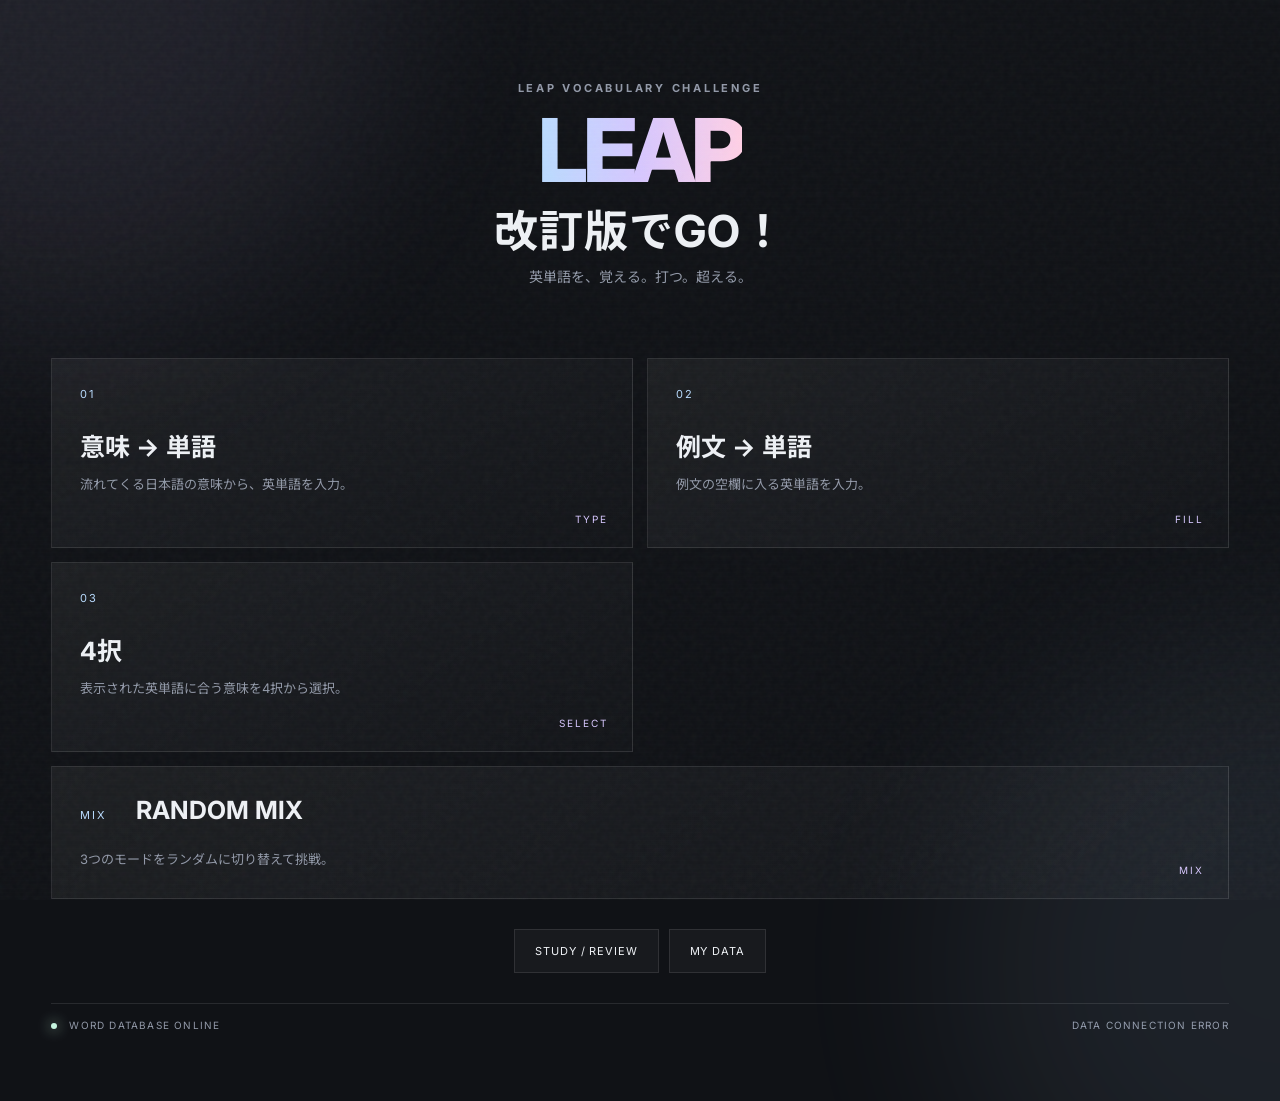
==== index.html @ da8f4886 "Add files via upload" ====
<!doctype html>
<html lang="ja">
<head>
  <meta charset="UTF-8">
  <meta name="viewport" content="width=device-width, initial-scale=1.0">
  <meta name="theme-color" content="#111318">
  <title>LEAP改訂版でGO！</title>
  <link rel="stylesheet" href="css/style.css">
</head>
<body class="page-home">
  <div class="noise"></div>
  <div class="scanlines"></div>
  <div class="ambient ambient-a"></div>
  <div class="ambient ambient-b"></div>
  <main class="home">
    <header class="brand">
      <p class="eyebrow">LEAP VOCABULARY CHALLENGE</p>
      <h1><span>LEAP</span><strong>改訂版でGO！</strong></h1>
      <p class="subtitle">英単語を、覚える。打つ。超える。</p>
    </header>

    <section class="mode-grid" aria-label="ゲームモード">
      <a class="mode-card" href="game.html?mode=meaning">
        <span class="mode-no">01</span>
        <span class="mode-title">意味 → 単語</span>
        <span class="mode-desc">流れてくる日本語の意味から、英単語を入力。</span>
        <span class="mode-key">TYPE</span>
      </a>
      <a class="mode-card" href="game.html?mode=example">
        <span class="mode-no">02</span>
        <span class="mode-title">例文 → 単語</span>
        <span class="mode-desc">例文の空欄に入る英単語を入力。</span>
        <span class="mode-key">FILL</span>
      </a>
      <a class="mode-card" href="game.html?mode=choice">
        <span class="mode-no">03</span>
        <span class="mode-title">4択</span>
        <span class="mode-desc">表示された英単語に合う意味を4択から選択。</span>
        <span class="mode-key">SELECT</span>
      </a>
      <a class="mode-card mode-card-mix" href="game.html?mode=mix">
        <span class="mode-no">MIX</span>
        <span class="mode-title">RANDOM MIX</span>
        <span class="mode-desc">3つのモードをランダムに切り替えて挑戦。</span>
        <span class="mode-key">MIX</span>
      </a>
    </section>

    <section class="quick-actions">
      <a href="study.html" class="ghost-button">STUDY / REVIEW</a>
      <a href="result.html" class="ghost-button">MY DATA</a>
    </section>
    <footer class="status-bar">
      <span><i class="status-dot"></i> WORD DATABASE ONLINE</span>
      <span id="wordCount">LOADING DATA...</span>
    </footer>
  </main>
  <script type="module" src="js/app.js"></script>
</body>
</html>
---- css/style.css ----
@import url('https://fonts.googleapis.com/css2?family=Inter:wght@400;500;600;700;800&family=Noto+Sans+JP:wght@400;500;700;900&display=swap');
:root{--bg:#101216;--panel:#171a20;--panel2:#1d2128;--text:#eef1f5;--muted:#9299a8;--line:rgba(255,255,255,.1);--blue:#b9dcff;--lav:#d7c7ff;--mint:#c5f4df;--pink:#ffd0e5;--yellow:#f7e7b7;--cyan:#c6eff3}
*{box-sizing:border-box}html,body{margin:0;min-height:100%;background:var(--bg);color:var(--text);font-family:Inter,'Noto Sans JP',sans-serif}body{overflow-x:hidden}a{color:inherit;text-decoration:none}button,input{font:inherit}.noise{position:fixed;inset:0;pointer-events:none;opacity:.035;z-index:50;background-image:url("data:image/svg+xml,%3Csvg viewBox='0 0 180 180' xmlns='http://www.w3.org/2000/svg'%3E%3Cfilter id='n'%3E%3CfeTurbulence type='fractalNoise' baseFrequency='.8' numOctaves='3' stitchTiles='stitch'/%3E%3C/filter%3E%3Crect width='100%25' height='100%25' filter='url(%23n)'/%3E%3C/svg%3E")}.scanlines{position:fixed;inset:0;pointer-events:none;z-index:49;opacity:.05;background:repeating-linear-gradient(0deg,transparent 0,transparent 3px,#fff 4px);mix-blend-mode:overlay}.ambient{position:fixed;width:50vw;height:50vw;border-radius:50%;filter:blur(100px);opacity:.08;pointer-events:none}.ambient-a{background:var(--lav);top:-25vw;left:-20vw}.ambient-b{background:var(--blue);right:-25vw;bottom:-30vw}.home,.content-page{width:min(1180px,92vw);margin:auto}.home{min-height:100vh;display:flex;flex-direction:column;justify-content:center;padding:70px 0}.brand{text-align:center;margin-bottom:58px}.eyebrow{font-size:11px;letter-spacing:.25em;color:var(--muted);font-weight:700}.brand h1{margin:14px 0 12px;font-size:clamp(42px,7vw,88px);letter-spacing:-.06em;line-height:.95}.brand h1 span{font-weight:800;background:linear-gradient(90deg,var(--blue),var(--lav),var(--pink));-webkit-background-clip:text;color:transparent}.brand h1 strong{display:block;font-size:.5em;letter-spacing:.02em;font-weight:700;margin-top:18px}.subtitle{color:var(--muted);font-size:14px}.mode-grid{display:grid;grid-template-columns:repeat(2,1fr);gap:14px}.mode-card{position:relative;min-height:190px;padding:28px;border:1px solid var(--line);background:linear-gradient(145deg,rgba(255,255,255,.055),rgba(255,255,255,.015));overflow:hidden;transition:.35s ease}.mode-card:before{content:"";position:absolute;inset:-2px;background:radial-gradient(circle at 0 0,rgba(185,220,255,.16),transparent 40%);opacity:0;transition:.35s}.mode-card:hover{transform:translateY(-5px);border-color:rgba(185,220,255,.35);box-shadow:0 20px 60px rgba(0,0,0,.3)}.mode-card:hover:before{opacity:1}.mode-no{display:block;font-size:11px;letter-spacing:.18em;color:var(--blue);margin-bottom:26px}.mode-title{display:block;font-size:25px;font-weight:700;margin-bottom:10px}.mode-desc{display:block;color:var(--muted);font-size:13px;line-height:1.7;max-width:420px}.mode-key{position:absolute;right:24px;bottom:22px;font-size:10px;letter-spacing:.2em;color:var(--lav)}.mode-card-mix{grid-column:1/-1;min-height:120px}.mode-card-mix .mode-no{display:inline-block;margin-right:25px}.mode-card-mix .mode-title{display:inline}.quick-actions{display:flex;gap:10px;justify-content:center;margin:30px 0}.ghost-button,.primary-button,.icon-button{display:inline-flex;align-items:center;justify-content:center;min-height:44px;padding:0 20px;border:1px solid var(--line);background:rgba(255,255,255,.035);color:var(--text);cursor:pointer;letter-spacing:.08em;font-size:11px;transition:.25s}.ghost-button:hover,.icon-button:hover{background:rgba(255,255,255,.08);border-color:rgba(255,255,255,.22)}.primary-button{background:linear-gradient(90deg,rgba(185,220,255,.2),rgba(215,199,255,.18));border-color:rgba(185,220,255,.4)}.status-bar{display:flex;justify-content:space-between;border-top:1px solid var(--line);padding-top:15px;color:var(--muted);font-size:10px;letter-spacing:.12em}.status-dot{display:inline-block;width:6px;height:6px;border-radius:50%;background:var(--mint);box-shadow:0 0 14px var(--mint);margin-right:8px}.sub-header{display:flex;justify-content:space-between;align-items:center;padding:28px 0;border-bottom:1px solid var(--line)}.mini-logo{font-weight:800;letter-spacing:-.02em}.mini-logo span{font-weight:500;color:var(--muted);margin-left:8px}.page-heading,.result-hero{padding:80px 0 35px}.page-heading h1,.result-hero h1{font-size:clamp(42px,7vw,76px);margin:12px 0;letter-spacing:-.06em}.page-heading p{color:var(--muted)}.study-tools{display:flex;gap:10px;margin-bottom:24px}.text-input{width:100%;background:#0c0e12;border:1px solid var(--line);color:var(--text);padding:15px 16px;outline:none}.text-input:focus{border-color:rgba(185,220,255,.45)}.word-list{display:grid;grid-template-columns:repeat(2,1fr);gap:12px}.word-card{border:1px solid var(--line);background:var(--panel);padding:24px}.word-card h2{margin:0 0 8px;font-size:24px}.meaning{color:var(--blue);font-weight:600}.example{margin-top:18px;color:#d9dce2;line-height:1.7}.example-meaning{color:var(--muted);font-size:13px}.point{margin-top:18px;padding:13px;border-left:2px solid var(--lav);background:rgba(215,199,255,.05);color:#d8d0e8;font-size:13px}.result-hero{padding-bottom:25px}.data-grid{display:grid;grid-template-columns:repeat(4,1fr);gap:12px;margin-bottom:55px}.data-card{padding:25px;border:1px solid var(--line);background:var(--panel)}.data-card small{display:block;color:var(--muted);font-size:10px;letter-spacing:.14em}.data-card strong{display:block;font-size:34px;margin-top:12px}.section-title{display:flex;justify-content:space-between;border-bottom:1px solid var(--line);padding-bottom:12px;margin-bottom:12px;color:var(--muted);font-size:11px;letter-spacing:.15em}.weak-list{display:grid;gap:8px}.weak-item{display:flex;justify-content:space-between;padding:15px 18px;background:var(--panel);border:1px solid var(--line)}@media(max-width:700px){.home{padding:45px 0}.mode-grid,.word-list{grid-template-columns:1fr}.mode-card-mix{grid-column:auto}.data-grid{grid-template-columns:repeat(2,1fr)}.quick-actions{flex-direction:column}.status-bar{gap:10px;flex-direction:column}.page-heading,.result-hero{padding-top:50px}}
@media(prefers-reduced-motion:reduce){*{scroll-behavior:auto!important;transition:none!important;animation:none!important}}
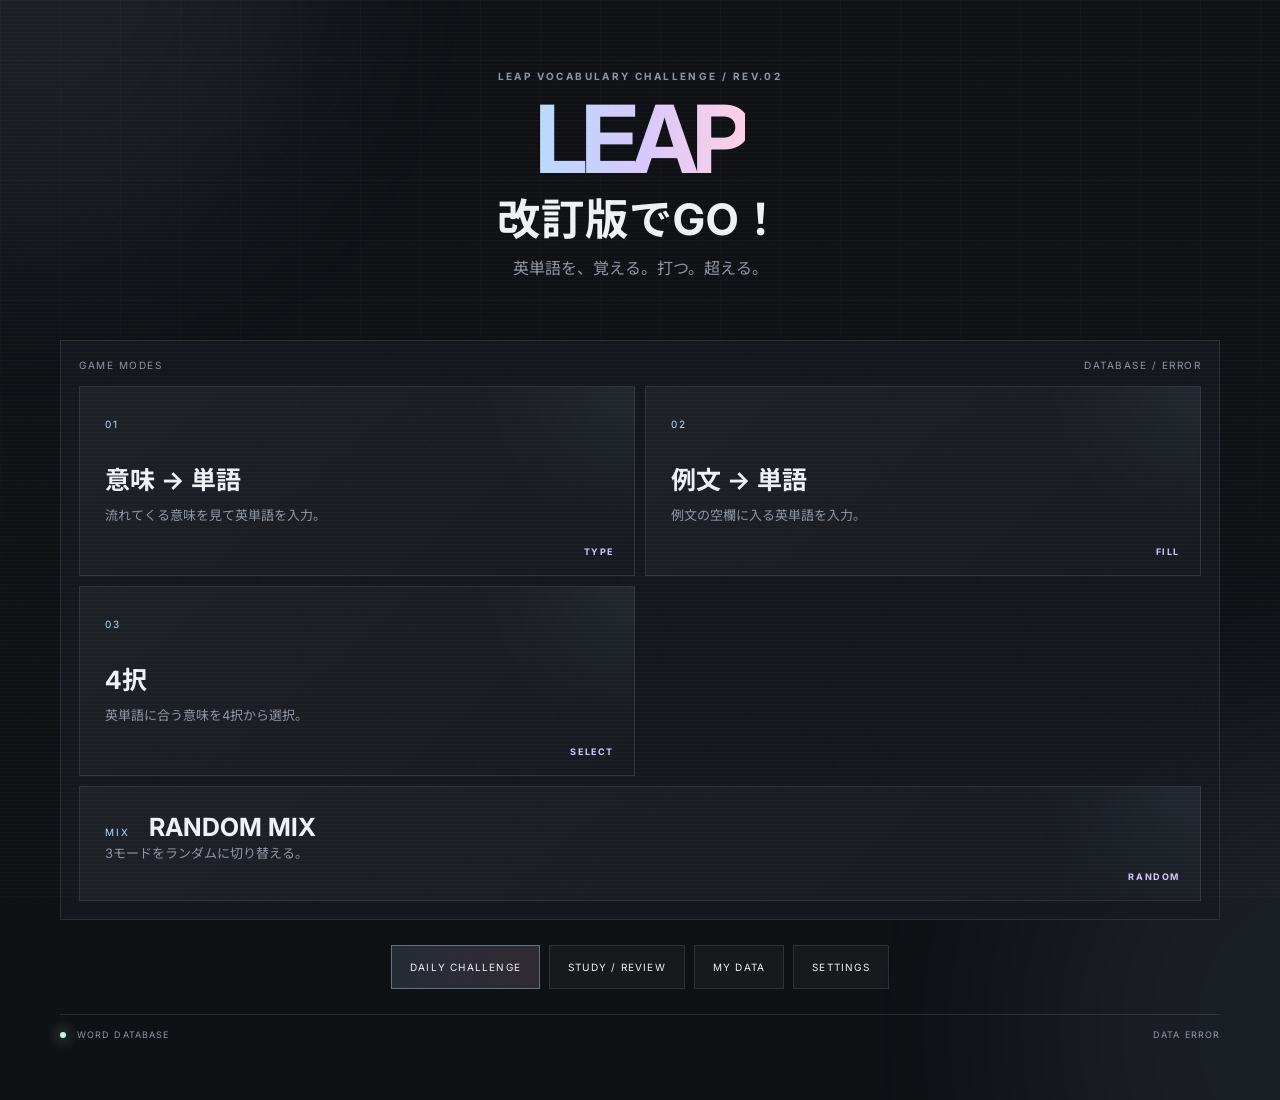
==== commit d8dd337b: "Add files via upload" ====
--- a/index.html
+++ b/index.html
@@ -1,60 +1 @@
-<!doctype html>
-<html lang="ja">
-<head>
-  <meta charset="UTF-8">
-  <meta name="viewport" content="width=device-width, initial-scale=1.0">
-  <meta name="theme-color" content="#111318">
-  <title>LEAP改訂版でGO！</title>
-  <link rel="stylesheet" href="css/style.css">
-</head>
-<body class="page-home">
-  <div class="noise"></div>
-  <div class="scanlines"></div>
-  <div class="ambient ambient-a"></div>
-  <div class="ambient ambient-b"></div>
-  <main class="home">
-    <header class="brand">
-      <p class="eyebrow">LEAP VOCABULARY CHALLENGE</p>
-      <h1><span>LEAP</span><strong>改訂版でGO！</strong></h1>
-      <p class="subtitle">英単語を、覚える。打つ。超える。</p>
-    </header>
-
-    <section class="mode-grid" aria-label="ゲームモード">
-      <a class="mode-card" href="game.html?mode=meaning">
-        <span class="mode-no">01</span>
-        <span class="mode-title">意味 → 単語</span>
-        <span class="mode-desc">流れてくる日本語の意味から、英単語を入力。</span>
-        <span class="mode-key">TYPE</span>
-      </a>
-      <a class="mode-card" href="game.html?mode=example">
-        <span class="mode-no">02</span>
-        <span class="mode-title">例文 → 単語</span>
-        <span class="mode-desc">例文の空欄に入る英単語を入力。</span>
-        <span class="mode-key">FILL</span>
-      </a>
-      <a class="mode-card" href="game.html?mode=choice">
-        <span class="mode-no">03</span>
-        <span class="mode-title">4択</span>
-        <span class="mode-desc">表示された英単語に合う意味を4択から選択。</span>
-        <span class="mode-key">SELECT</span>
-      </a>
-      <a class="mode-card mode-card-mix" href="game.html?mode=mix">
-        <span class="mode-no">MIX</span>
-        <span class="mode-title">RANDOM MIX</span>
-        <span class="mode-desc">3つのモードをランダムに切り替えて挑戦。</span>
-        <span class="mode-key">MIX</span>
-      </a>
-    </section>
-
-    <section class="quick-actions">
-      <a href="study.html" class="ghost-button">STUDY / REVIEW</a>
-      <a href="result.html" class="ghost-button">MY DATA</a>
-    </section>
-    <footer class="status-bar">
-      <span><i class="status-dot"></i> WORD DATABASE ONLINE</span>
-      <span id="wordCount">LOADING DATA...</span>
-    </footer>
-  </main>
-  <script type="module" src="js/app.js"></script>
-</body>
-</html>+<!doctype html><html lang="ja"><head><meta charset="UTF-8"><meta name="viewport" content="width=device-width,initial-scale=1"><meta name="theme-color" content="#101216"><title>LEAP改訂版でGO！</title><link rel="stylesheet" href="css/style.css"></head><body class="home-page"><div class="bg-grid"></div><div class="noise"></div><div class="scanlines"></div><div class="orb orb1"></div><div class="orb orb2"></div><main class="home"><header class="hero"><p class="eyebrow">LEAP VOCABULARY CHALLENGE / REV.02</p><h1><span>LEAP</span><b>改訂版でGO！</b></h1><p>英単語を、覚える。打つ。超える。</p></header><section class="menu-panel"><div class="panel-head"><span>GAME MODES</span><span id="dbStatus">DATABASE / CONNECTING</span></div><div class="modes"><a href="game.html?mode=meaning" class="mode-card c1"><i>01</i><h2>意味 → 単語</h2><p>流れてくる意味を見て英単語を入力。</p><strong>TYPE</strong></a><a href="game.html?mode=example" class="mode-card c2"><i>02</i><h2>例文 → 単語</h2><p>例文の空欄に入る英単語を入力。</p><strong>FILL</strong></a><a href="game.html?mode=choice" class="mode-card c3"><i>03</i><h2>4択</h2><p>英単語に合う意味を4択から選択。</p><strong>SELECT</strong></a><a href="game.html?mode=mix" class="mode-card mix"><i>MIX</i><h2>RANDOM MIX</h2><p>3モードをランダムに切り替える。</p><strong>RANDOM</strong></a></div></section><div class="home-actions"><a href="game.html?mode=daily" class="action primary">DAILY CHALLENGE</a><a href="study.html" class="action">STUDY / REVIEW</a><a href="result.html" class="action">MY DATA</a><button id="settingsBtn" class="action">SETTINGS</button></div><footer><span><em></em> WORD DATABASE</span><span id="wordCount">CHECKING...</span></footer></main><div id="settingsModal" class="modal hidden"><div class="modal-box"><button class="close" id="closeSettings">×</button><p class="eyebrow">GAME SETTINGS</p><h2>SETTINGS</h2><label>SOUND <select id="soundSetting"><option value="on">ON</option><option value="off">OFF</option></select></label><label>ANIMATION <select id="motionSetting"><option value="high">HIGH</option><option value="low">LOW</option></select></label><label>QUESTION COUNT <select id="countSetting"><option>10</option><option>20</option><option>50</option></select></label><button id="saveSettings" class="action primary">SAVE</button></div></div><script type="module" src="js/app.js"></script></body></html>
--- a/css/style.css
+++ b/css/style.css
@@ -1,4 +1 @@
-@import url('https://fonts.googleapis.com/css2?family=Inter:wght@400;500;600;700;800&family=Noto+Sans+JP:wght@400;500;700;900&display=swap');
-:root{--bg:#101216;--panel:#171a20;--panel2:#1d2128;--text:#eef1f5;--muted:#9299a8;--line:rgba(255,255,255,.1);--blue:#b9dcff;--lav:#d7c7ff;--mint:#c5f4df;--pink:#ffd0e5;--yellow:#f7e7b7;--cyan:#c6eff3}
-*{box-sizing:border-box}html,body{margin:0;min-height:100%;background:var(--bg);color:var(--text);font-family:Inter,'Noto Sans JP',sans-serif}body{overflow-x:hidden}a{color:inherit;text-decoration:none}button,input{font:inherit}.noise{position:fixed;inset:0;pointer-events:none;opacity:.035;z-index:50;background-image:url("data:image/svg+xml,%3Csvg viewBox='0 0 180 180' xmlns='http://www.w3.org/2000/svg'%3E%3Cfilter id='n'%3E%3CfeTurbulence type='fractalNoise' baseFrequency='.8' numOctaves='3' stitchTiles='stitch'/%3E%3C/filter%3E%3Crect width='100%25' height='100%25' filter='url(%23n)'/%3E%3C/svg%3E")}.scanlines{position:fixed;inset:0;pointer-events:none;z-index:49;opacity:.05;background:repeating-linear-gradient(0deg,transparent 0,transparent 3px,#fff 4px);mix-blend-mode:overlay}.ambient{position:fixed;width:50vw;height:50vw;border-radius:50%;filter:blur(100px);opacity:.08;pointer-events:none}.ambient-a{background:var(--lav);top:-25vw;left:-20vw}.ambient-b{background:var(--blue);right:-25vw;bottom:-30vw}.home,.content-page{width:min(1180px,92vw);margin:auto}.home{min-height:100vh;display:flex;flex-direction:column;justify-content:center;padding:70px 0}.brand{text-align:center;margin-bottom:58px}.eyebrow{font-size:11px;letter-spacing:.25em;color:var(--muted);font-weight:700}.brand h1{margin:14px 0 12px;font-size:clamp(42px,7vw,88px);letter-spacing:-.06em;line-height:.95}.brand h1 span{font-weight:800;background:linear-gradient(90deg,var(--blue),var(--lav),var(--pink));-webkit-background-clip:text;color:transparent}.brand h1 strong{display:block;font-size:.5em;letter-spacing:.02em;font-weight:700;margin-top:18px}.subtitle{color:var(--muted);font-size:14px}.mode-grid{display:grid;grid-template-columns:repeat(2,1fr);gap:14px}.mode-card{position:relative;min-height:190px;padding:28px;border:1px solid var(--line);background:linear-gradient(145deg,rgba(255,255,255,.055),rgba(255,255,255,.015));overflow:hidden;transition:.35s ease}.mode-card:before{content:"";position:absolute;inset:-2px;background:radial-gradient(circle at 0 0,rgba(185,220,255,.16),transparent 40%);opacity:0;transition:.35s}.mode-card:hover{transform:translateY(-5px);border-color:rgba(185,220,255,.35);box-shadow:0 20px 60px rgba(0,0,0,.3)}.mode-card:hover:before{opacity:1}.mode-no{display:block;font-size:11px;letter-spacing:.18em;color:var(--blue);margin-bottom:26px}.mode-title{display:block;font-size:25px;font-weight:700;margin-bottom:10px}.mode-desc{display:block;color:var(--muted);font-size:13px;line-height:1.7;max-width:420px}.mode-key{position:absolute;right:24px;bottom:22px;font-size:10px;letter-spacing:.2em;color:var(--lav)}.mode-card-mix{grid-column:1/-1;min-height:120px}.mode-card-mix .mode-no{display:inline-block;margin-right:25px}.mode-card-mix .mode-title{display:inline}.quick-actions{display:flex;gap:10px;justify-content:center;margin:30px 0}.ghost-button,.primary-button,.icon-button{display:inline-flex;align-items:center;justify-content:center;min-height:44px;padding:0 20px;border:1px solid var(--line);background:rgba(255,255,255,.035);color:var(--text);cursor:pointer;letter-spacing:.08em;font-size:11px;transition:.25s}.ghost-button:hover,.icon-button:hover{background:rgba(255,255,255,.08);border-color:rgba(255,255,255,.22)}.primary-button{background:linear-gradient(90deg,rgba(185,220,255,.2),rgba(215,199,255,.18));border-color:rgba(185,220,255,.4)}.status-bar{display:flex;justify-content:space-between;border-top:1px solid var(--line);padding-top:15px;color:var(--muted);font-size:10px;letter-spacing:.12em}.status-dot{display:inline-block;width:6px;height:6px;border-radius:50%;background:var(--mint);box-shadow:0 0 14px var(--mint);margin-right:8px}.sub-header{display:flex;justify-content:space-between;align-items:center;padding:28px 0;border-bottom:1px solid var(--line)}.mini-logo{font-weight:800;letter-spacing:-.02em}.mini-logo span{font-weight:500;color:var(--muted);margin-left:8px}.page-heading,.result-hero{padding:80px 0 35px}.page-heading h1,.result-hero h1{font-size:clamp(42px,7vw,76px);margin:12px 0;letter-spacing:-.06em}.page-heading p{color:var(--muted)}.study-tools{display:flex;gap:10px;margin-bottom:24px}.text-input{width:100%;background:#0c0e12;border:1px solid var(--line);color:var(--text);padding:15px 16px;outline:none}.text-input:focus{border-color:rgba(185,220,255,.45)}.word-list{display:grid;grid-template-columns:repeat(2,1fr);gap:12px}.word-card{border:1px solid var(--line);background:var(--panel);padding:24px}.word-card h2{margin:0 0 8px;font-size:24px}.meaning{color:var(--blue);font-weight:600}.example{margin-top:18px;color:#d9dce2;line-height:1.7}.example-meaning{color:var(--muted);font-size:13px}.point{margin-top:18px;padding:13px;border-left:2px solid var(--lav);background:rgba(215,199,255,.05);color:#d8d0e8;font-size:13px}.result-hero{padding-bottom:25px}.data-grid{display:grid;grid-template-columns:repeat(4,1fr);gap:12px;margin-bottom:55px}.data-card{padding:25px;border:1px solid var(--line);background:var(--panel)}.data-card small{display:block;color:var(--muted);font-size:10px;letter-spacing:.14em}.data-card strong{display:block;font-size:34px;margin-top:12px}.section-title{display:flex;justify-content:space-between;border-bottom:1px solid var(--line);padding-bottom:12px;margin-bottom:12px;color:var(--muted);font-size:11px;letter-spacing:.15em}.weak-list{display:grid;gap:8px}.weak-item{display:flex;justify-content:space-between;padding:15px 18px;background:var(--panel);border:1px solid var(--line)}@media(max-width:700px){.home{padding:45px 0}.mode-grid,.word-list{grid-template-columns:1fr}.mode-card-mix{grid-column:auto}.data-grid{grid-template-columns:repeat(2,1fr)}.quick-actions{flex-direction:column}.status-bar{gap:10px;flex-direction:column}.page-heading,.result-hero{padding-top:50px}}
-@media(prefers-reduced-motion:reduce){*{scroll-behavior:auto!important;transition:none!important;animation:none!important}}+@import url('https://fonts.googleapis.com/css2?family=Inter:wght@400;500;600;700;800;900&family=Noto+Sans+JP:wght@400;500;700;900&display=swap');:root{--bg:#0f1115;--p:#171a20;--p2:#1c2027;--line:rgba(255,255,255,.105);--text:#f0f2f5;--muted:#8e96a5;--blue:#b9dcff;--lav:#d8c9ff;--mint:#c8f5e0;--pink:#ffd1e5;--yellow:#f5e7bb;--cyan:#c8eff4}*{box-sizing:border-box}html,body{margin:0;background:var(--bg);color:var(--text);font-family:Inter,'Noto Sans JP',sans-serif}body{min-height:100vh}.bg-grid{position:fixed;inset:0;pointer-events:none;background-image:linear-gradient(rgba(255,255,255,.025) 1px,transparent 1px),linear-gradient(90deg,rgba(255,255,255,.025) 1px,transparent 1px);background-size:60px 60px;mask-image:linear-gradient(to bottom,black,transparent)}.noise{position:fixed;inset:0;pointer-events:none;z-index:80;opacity:.035;background-image:url("data:image/svg+xml,%3Csvg xmlns='http://www.w3.org/2000/svg' width='180' height='180'%3E%3Cfilter id='n'%3E%3CfeTurbulence baseFrequency='.75' numOctaves='3'/%3E%3C/filter%3E%3Crect width='100%25' height='100%25' filter='url(%23n)'/%3E%3C/svg%3E")}.scanlines{position:fixed;inset:0;z-index:79;pointer-events:none;opacity:.045;background:repeating-linear-gradient(0deg,transparent 0 3px,#fff 4px)}.orb{position:fixed;border-radius:50%;filter:blur(100px);opacity:.07;pointer-events:none}.orb1{width:45vw;height:45vw;background:var(--lav);left:-20vw;top:-25vw}.orb2{width:50vw;height:50vw;background:var(--blue);right:-30vw;bottom:-35vw}a{text-decoration:none;color:inherit}button,input,select{font:inherit}.home,.content{width:min(1160px,92vw);margin:auto}.home{min-height:100vh;display:flex;flex-direction:column;justify-content:center;padding:60px 0}.hero{text-align:center;margin-bottom:45px}.eyebrow{font-size:10px;letter-spacing:.24em;color:var(--muted);font-weight:700}.hero h1{margin:15px 0;font-size:clamp(48px,8vw,94px);line-height:.9;letter-spacing:-.065em}.hero h1 span{background:linear-gradient(90deg,var(--blue),var(--lav),var(--pink));background-clip:text;-webkit-background-clip:text;color:transparent}.hero h1 b{display:block;font-size:.46em;letter-spacing:.02em;margin-top:18px}.hero p:last-child{color:var(--muted)}.menu-panel{border:1px solid var(--line);background:rgba(23,26,32,.78);backdrop-filter:blur(14px);padding:18px}.panel-head,.subhead,.dash-head{display:flex;justify-content:space-between;align-items:center;color:var(--muted);font-size:10px;letter-spacing:.15em}.modes{display:grid;grid-template-columns:repeat(2,1fr);gap:10px;margin-top:15px}.mode-card{position:relative;min-height:190px;padding:25px;border:1px solid var(--line);background:linear-gradient(140deg,rgba(255,255,255,.045),rgba(255,255,255,.012));overflow:hidden;transition:.35s}.mode-card:after{content:"";position:absolute;width:180px;height:180px;border-radius:50%;right:-100px;top:-100px;background:var(--blue);filter:blur(55px);opacity:.07}.mode-card:hover{transform:translateY(-5px);border-color:rgba(255,255,255,.25);box-shadow:0 20px 70px #0008}.mode-card i{font-style:normal;font-size:10px;color:var(--blue);letter-spacing:.18em}.mode-card h2{margin:28px 0 8px;font-size:25px}.mode-card p{margin:0;color:var(--muted);font-size:13px;line-height:1.7}.mode-card strong{position:absolute;right:20px;bottom:18px;font-size:9px;letter-spacing:.18em;color:var(--lav)}.mix{grid-column:1/-1;min-height:115px}.mix h2{display:inline;margin-left:20px}.home-actions{display:flex;justify-content:center;gap:9px;flex-wrap:wrap;margin:25px 0}.action{min-height:44px;display:inline-flex;align-items:center;justify-content:center;padding:0 18px;border:1px solid var(--line);background:rgba(255,255,255,.035);color:var(--text);cursor:pointer;font-size:10px;letter-spacing:.12em;transition:.25s}.action:hover{background:rgba(255,255,255,.09);border-color:#fff4}.action.primary{background:linear-gradient(90deg,#b9dcff22,#d8c9ff24,#ffd1e522);border-color:#b9dcff66}footer{border-top:1px solid var(--line);padding-top:14px;display:flex;justify-content:space-between;color:var(--muted);font-size:9px;letter-spacing:.12em}footer em{display:inline-block;width:6px;height:6px;border-radius:50%;background:var(--mint);box-shadow:0 0 14px var(--mint);margin-right:7px}.modal{position:fixed;inset:0;z-index:100;display:flex;align-items:center;justify-content:center;background:#06070acc;backdrop-filter:blur(12px)}.hidden{display:none!important}.modal-box{width:min(430px,90vw);padding:38px;background:var(--p);border:1px solid var(--line);box-shadow:0 30px 100px #000}.modal-box h2{font-size:45px;margin:10px 0 30px}.modal-box label{display:flex;justify-content:space-between;padding:16px 0;border-bottom:1px solid var(--line);font-size:11px;color:var(--muted)}select{background:#0d0f13;color:var(--text);border:1px solid var(--line);padding:7px 10px}.modal-box .action{width:100%;margin-top:20px}.close{position:absolute;margin-left:360px;margin-top:-25px;border:0;background:none;color:var(--muted);font-size:30px;cursor:pointer}.content{padding-bottom:70px}.subhead{height:78px;border-bottom:1px solid var(--line)}.logo{font-weight:800;letter-spacing:-.03em}.logo span{font-weight:500;color:var(--muted);margin-left:7px}.page-title{padding:65px 0 30px}.page-title h1{font-size:clamp(45px,7vw,78px);margin:10px 0;letter-spacing:-.06em}.page-title p:last-child{color:var(--muted)}.studybar{display:flex;gap:9px;margin-bottom:20px}.studybar input{flex:1;min-width:0;background:#0b0d11;border:1px solid var(--line);color:var(--text);padding:14px;outline:0}.cards{display:grid;grid-template-columns:repeat(2,1fr);gap:12px}.word-card{padding:23px;border:1px solid var(--line);background:var(--p)}.word-card h2{margin:0 0 8px}.meaning{color:var(--blue)}.example{line-height:1.7;margin-bottom:4px}.exm{color:var(--muted);font-size:13px}.point{margin-top:15px;padding:13px;border-left:2px solid var(--lav);background:#d8c9ff08;color:#ddd6ea;font-size:13px}.data-grid{display:grid;grid-template-columns:repeat(4,1fr);gap:10px}.data-grid>div{padding:25px;background:var(--p);border:1px solid var(--line)}.data-grid small{display:block;color:var(--muted);font-size:9px;letter-spacing:.13em}.data-grid b{font-size:34px;display:block;margin-top:12px}.dash{margin-top:45px;border:1px solid var(--line);padding:22px;background:var(--p)}.mastery-row{display:grid;grid-template-columns:150px 1fr 60px;gap:15px;align-items:center;padding:13px 0;border-bottom:1px solid var(--line);font-size:12px}.bar{height:5px;background:#ffffff0d}.bar span{display:block;height:100%;background:linear-gradient(90deg,var(--blue),var(--lav));box-shadow:0 0 15px #b9dcff44}.danger{margin-top:20px;background:#ff7f9b10;border:1px solid #ff9bb522;color:var(--pink);padding:12px 18px;cursor:pointer}@media(max-width:700px){.modes,.cards{grid-template-columns:1fr}.mix{grid-column:auto}.mix h2{display:block;margin:28px 0 8px}.data-grid{grid-template-columns:repeat(2,1fr)}.studybar{flex-wrap:wrap}.studybar input{flex-basis:100%}.home{padding:40px 0}.close{margin-left:75vw}}
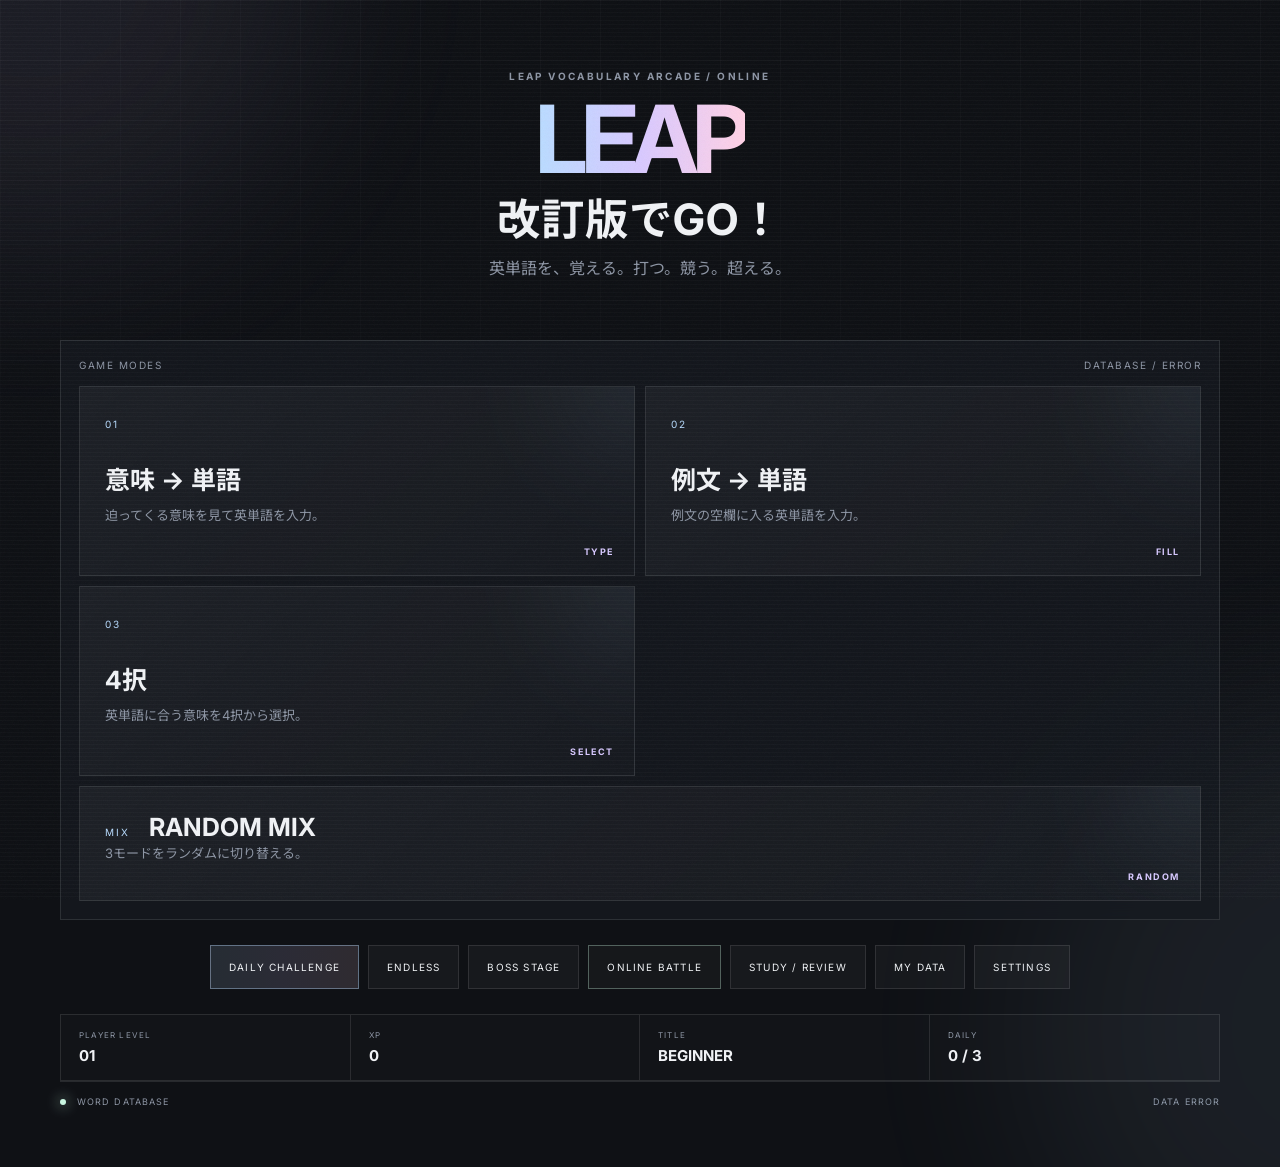
==== commit 793838c5: "Add files via upload" ====
--- a/index.html
+++ b/index.html
@@ -1 +1 @@
-<!doctype html><html lang="ja"><head><meta charset="UTF-8"><meta name="viewport" content="width=device-width,initial-scale=1"><meta name="theme-color" content="#101216"><title>LEAP改訂版でGO！</title><link rel="stylesheet" href="css/style.css"></head><body class="home-page"><div class="bg-grid"></div><div class="noise"></div><div class="scanlines"></div><div class="orb orb1"></div><div class="orb orb2"></div><main class="home"><header class="hero"><p class="eyebrow">LEAP VOCABULARY CHALLENGE / REV.02</p><h1><span>LEAP</span><b>改訂版でGO！</b></h1><p>英単語を、覚える。打つ。超える。</p></header><section class="menu-panel"><div class="panel-head"><span>GAME MODES</span><span id="dbStatus">DATABASE / CONNECTING</span></div><div class="modes"><a href="game.html?mode=meaning" class="mode-card c1"><i>01</i><h2>意味 → 単語</h2><p>流れてくる意味を見て英単語を入力。</p><strong>TYPE</strong></a><a href="game.html?mode=example" class="mode-card c2"><i>02</i><h2>例文 → 単語</h2><p>例文の空欄に入る英単語を入力。</p><strong>FILL</strong></a><a href="game.html?mode=choice" class="mode-card c3"><i>03</i><h2>4択</h2><p>英単語に合う意味を4択から選択。</p><strong>SELECT</strong></a><a href="game.html?mode=mix" class="mode-card mix"><i>MIX</i><h2>RANDOM MIX</h2><p>3モードをランダムに切り替える。</p><strong>RANDOM</strong></a></div></section><div class="home-actions"><a href="game.html?mode=daily" class="action primary">DAILY CHALLENGE</a><a href="study.html" class="action">STUDY / REVIEW</a><a href="result.html" class="action">MY DATA</a><button id="settingsBtn" class="action">SETTINGS</button></div><footer><span><em></em> WORD DATABASE</span><span id="wordCount">CHECKING...</span></footer></main><div id="settingsModal" class="modal hidden"><div class="modal-box"><button class="close" id="closeSettings">×</button><p class="eyebrow">GAME SETTINGS</p><h2>SETTINGS</h2><label>SOUND <select id="soundSetting"><option value="on">ON</option><option value="off">OFF</option></select></label><label>ANIMATION <select id="motionSetting"><option value="high">HIGH</option><option value="low">LOW</option></select></label><label>QUESTION COUNT <select id="countSetting"><option>10</option><option>20</option><option>50</option></select></label><button id="saveSettings" class="action primary">SAVE</button></div></div><script type="module" src="js/app.js"></script></body></html>+<!doctype html><html lang="ja"><head><meta charset="utf-8"><meta name="viewport" content="width=device-width,initial-scale=1"><title>LEAP改訂版でGO！</title><link rel="stylesheet" href="css/style.css"></head><body class="home-page"><div class="bg-grid"></div><div class="noise"></div><div class="scanlines"></div><div class="orb orb1"></div><div class="orb orb2"></div><main class="home"><header class="hero"><p class="eyebrow">LEAP VOCABULARY ARCADE / ONLINE</p><h1><span>LEAP</span><b>改訂版でGO！</b></h1><p>英単語を、覚える。打つ。競う。超える。</p></header><section class="menu-panel"><div class="panel-head"><span>GAME MODES</span><span id="dbStatus">DATABASE / CONNECTING</span></div><div class="modes"><a href="game.html?mode=meaning" class="mode-card c1"><i>01</i><h2>意味 → 単語</h2><p>迫ってくる意味を見て英単語を入力。</p><strong>TYPE</strong></a><a href="game.html?mode=example" class="mode-card c2"><i>02</i><h2>例文 → 単語</h2><p>例文の空欄に入る英単語を入力。</p><strong>FILL</strong></a><a href="game.html?mode=choice" class="mode-card c3"><i>03</i><h2>4択</h2><p>英単語に合う意味を4択から選択。</p><strong>SELECT</strong></a><a href="game.html?mode=mix" class="mode-card mix"><i>MIX</i><h2>RANDOM MIX</h2><p>3モードをランダムに切り替える。</p><strong>RANDOM</strong></a></div></section><div class="home-actions"><a href="game.html?mode=daily" class="action primary">DAILY CHALLENGE</a><a href="game.html?mode=endless" class="action">ENDLESS</a><a href="game.html?mode=boss" class="action">BOSS STAGE</a><a href="online.html" class="action online-action">ONLINE BATTLE</a><a href="study.html" class="action">STUDY / REVIEW</a><a href="result.html" class="action">MY DATA</a><button id="settingsBtn" class="action">SETTINGS</button></div><section class="arcade-strip"><div><small>PLAYER LEVEL</small><b id="level">01</b></div><div><small>XP</small><b id="xp">0</b></div><div><small>TITLE</small><b id="title">BEGINNER</b></div><div><small>DAILY</small><b id="mission">0 / 3</b></div></section><footer><span><em></em> WORD DATABASE</span><span id="wordCount">CHECKING...</span></footer></main><div id="settingsModal" class="modal hidden"><div class="modal-box"><button class="close" id="closeSettings">×</button><p class="eyebrow">GAME SETTINGS</p><h2>SETTINGS</h2><label>SOUND <select id="soundSetting"><option value="on">ON</option><option value="off">OFF</option></select></label><label>ANIMATION <select id="motionSetting"><option value="high">HIGH</option><option value="low">LOW</option></select></label><label>QUESTION COUNT <select id="countSetting"><option>10</option><option>20</option><option>50</option></select></label><label>THEME <select id="themeSetting"><option value="dark">DARK</option><option value="aurora">AURORA</option><option value="cyber">CYBER</option><option value="night">NIGHT</option><option value="minimal">MINIMAL</option></select></label><button id="saveSettings" class="action primary">SAVE</button></div></div><script type="module" src="js/app.js"></script></body></html>
--- a/css/style.css
+++ b/css/style.css
@@ -1 +1,2 @@
-@import url('https://fonts.googleapis.com/css2?family=Inter:wght@400;500;600;700;800;900&family=Noto+Sans+JP:wght@400;500;700;900&display=swap');:root{--bg:#0f1115;--p:#171a20;--p2:#1c2027;--line:rgba(255,255,255,.105);--text:#f0f2f5;--muted:#8e96a5;--blue:#b9dcff;--lav:#d8c9ff;--mint:#c8f5e0;--pink:#ffd1e5;--yellow:#f5e7bb;--cyan:#c8eff4}*{box-sizing:border-box}html,body{margin:0;background:var(--bg);color:var(--text);font-family:Inter,'Noto Sans JP',sans-serif}body{min-height:100vh}.bg-grid{position:fixed;inset:0;pointer-events:none;background-image:linear-gradient(rgba(255,255,255,.025) 1px,transparent 1px),linear-gradient(90deg,rgba(255,255,255,.025) 1px,transparent 1px);background-size:60px 60px;mask-image:linear-gradient(to bottom,black,transparent)}.noise{position:fixed;inset:0;pointer-events:none;z-index:80;opacity:.035;background-image:url("data:image/svg+xml,%3Csvg xmlns='http://www.w3.org/2000/svg' width='180' height='180'%3E%3Cfilter id='n'%3E%3CfeTurbulence baseFrequency='.75' numOctaves='3'/%3E%3C/filter%3E%3Crect width='100%25' height='100%25' filter='url(%23n)'/%3E%3C/svg%3E")}.scanlines{position:fixed;inset:0;z-index:79;pointer-events:none;opacity:.045;background:repeating-linear-gradient(0deg,transparent 0 3px,#fff 4px)}.orb{position:fixed;border-radius:50%;filter:blur(100px);opacity:.07;pointer-events:none}.orb1{width:45vw;height:45vw;background:var(--lav);left:-20vw;top:-25vw}.orb2{width:50vw;height:50vw;background:var(--blue);right:-30vw;bottom:-35vw}a{text-decoration:none;color:inherit}button,input,select{font:inherit}.home,.content{width:min(1160px,92vw);margin:auto}.home{min-height:100vh;display:flex;flex-direction:column;justify-content:center;padding:60px 0}.hero{text-align:center;margin-bottom:45px}.eyebrow{font-size:10px;letter-spacing:.24em;color:var(--muted);font-weight:700}.hero h1{margin:15px 0;font-size:clamp(48px,8vw,94px);line-height:.9;letter-spacing:-.065em}.hero h1 span{background:linear-gradient(90deg,var(--blue),var(--lav),var(--pink));background-clip:text;-webkit-background-clip:text;color:transparent}.hero h1 b{display:block;font-size:.46em;letter-spacing:.02em;margin-top:18px}.hero p:last-child{color:var(--muted)}.menu-panel{border:1px solid var(--line);background:rgba(23,26,32,.78);backdrop-filter:blur(14px);padding:18px}.panel-head,.subhead,.dash-head{display:flex;justify-content:space-between;align-items:center;color:var(--muted);font-size:10px;letter-spacing:.15em}.modes{display:grid;grid-template-columns:repeat(2,1fr);gap:10px;margin-top:15px}.mode-card{position:relative;min-height:190px;padding:25px;border:1px solid var(--line);background:linear-gradient(140deg,rgba(255,255,255,.045),rgba(255,255,255,.012));overflow:hidden;transition:.35s}.mode-card:after{content:"";position:absolute;width:180px;height:180px;border-radius:50%;right:-100px;top:-100px;background:var(--blue);filter:blur(55px);opacity:.07}.mode-card:hover{transform:translateY(-5px);border-color:rgba(255,255,255,.25);box-shadow:0 20px 70px #0008}.mode-card i{font-style:normal;font-size:10px;color:var(--blue);letter-spacing:.18em}.mode-card h2{margin:28px 0 8px;font-size:25px}.mode-card p{margin:0;color:var(--muted);font-size:13px;line-height:1.7}.mode-card strong{position:absolute;right:20px;bottom:18px;font-size:9px;letter-spacing:.18em;color:var(--lav)}.mix{grid-column:1/-1;min-height:115px}.mix h2{display:inline;margin-left:20px}.home-actions{display:flex;justify-content:center;gap:9px;flex-wrap:wrap;margin:25px 0}.action{min-height:44px;display:inline-flex;align-items:center;justify-content:center;padding:0 18px;border:1px solid var(--line);background:rgba(255,255,255,.035);color:var(--text);cursor:pointer;font-size:10px;letter-spacing:.12em;transition:.25s}.action:hover{background:rgba(255,255,255,.09);border-color:#fff4}.action.primary{background:linear-gradient(90deg,#b9dcff22,#d8c9ff24,#ffd1e522);border-color:#b9dcff66}footer{border-top:1px solid var(--line);padding-top:14px;display:flex;justify-content:space-between;color:var(--muted);font-size:9px;letter-spacing:.12em}footer em{display:inline-block;width:6px;height:6px;border-radius:50%;background:var(--mint);box-shadow:0 0 14px var(--mint);margin-right:7px}.modal{position:fixed;inset:0;z-index:100;display:flex;align-items:center;justify-content:center;background:#06070acc;backdrop-filter:blur(12px)}.hidden{display:none!important}.modal-box{width:min(430px,90vw);padding:38px;background:var(--p);border:1px solid var(--line);box-shadow:0 30px 100px #000}.modal-box h2{font-size:45px;margin:10px 0 30px}.modal-box label{display:flex;justify-content:space-between;padding:16px 0;border-bottom:1px solid var(--line);font-size:11px;color:var(--muted)}select{background:#0d0f13;color:var(--text);border:1px solid var(--line);padding:7px 10px}.modal-box .action{width:100%;margin-top:20px}.close{position:absolute;margin-left:360px;margin-top:-25px;border:0;background:none;color:var(--muted);font-size:30px;cursor:pointer}.content{padding-bottom:70px}.subhead{height:78px;border-bottom:1px solid var(--line)}.logo{font-weight:800;letter-spacing:-.03em}.logo span{font-weight:500;color:var(--muted);margin-left:7px}.page-title{padding:65px 0 30px}.page-title h1{font-size:clamp(45px,7vw,78px);margin:10px 0;letter-spacing:-.06em}.page-title p:last-child{color:var(--muted)}.studybar{display:flex;gap:9px;margin-bottom:20px}.studybar input{flex:1;min-width:0;background:#0b0d11;border:1px solid var(--line);color:var(--text);padding:14px;outline:0}.cards{display:grid;grid-template-columns:repeat(2,1fr);gap:12px}.word-card{padding:23px;border:1px solid var(--line);background:var(--p)}.word-card h2{margin:0 0 8px}.meaning{color:var(--blue)}.example{line-height:1.7;margin-bottom:4px}.exm{color:var(--muted);font-size:13px}.point{margin-top:15px;padding:13px;border-left:2px solid var(--lav);background:#d8c9ff08;color:#ddd6ea;font-size:13px}.data-grid{display:grid;grid-template-columns:repeat(4,1fr);gap:10px}.data-grid>div{padding:25px;background:var(--p);border:1px solid var(--line)}.data-grid small{display:block;color:var(--muted);font-size:9px;letter-spacing:.13em}.data-grid b{font-size:34px;display:block;margin-top:12px}.dash{margin-top:45px;border:1px solid var(--line);padding:22px;background:var(--p)}.mastery-row{display:grid;grid-template-columns:150px 1fr 60px;gap:15px;align-items:center;padding:13px 0;border-bottom:1px solid var(--line);font-size:12px}.bar{height:5px;background:#ffffff0d}.bar span{display:block;height:100%;background:linear-gradient(90deg,var(--blue),var(--lav));box-shadow:0 0 15px #b9dcff44}.danger{margin-top:20px;background:#ff7f9b10;border:1px solid #ff9bb522;color:var(--pink);padding:12px 18px;cursor:pointer}@media(max-width:700px){.modes,.cards{grid-template-columns:1fr}.mix{grid-column:auto}.mix h2{display:block;margin:28px 0 8px}.data-grid{grid-template-columns:repeat(2,1fr)}.studybar{flex-wrap:wrap}.studybar input{flex-basis:100%}.home{padding:40px 0}.close{margin-left:75vw}}+@import url('https://fonts.googleapis.com/css2?family=Inter:wght@400;500;600;700;800;900&family=Noto+Sans+JP:wght@400;500;700;900&display=swap');:root{--bg:#0f1115;--p:#171a20;--p2:#1c2027;--line:rgba(255,255,255,.105);--text:#f0f2f5;--muted:#8e96a5;--blue:#b9dcff;--lav:#d8c9ff;--mint:#c8f5e0;--pink:#ffd1e5;--yellow:#f5e7bb;--cyan:#c8eff4}*{box-sizing:border-box}html,body{margin:0;background:var(--bg);color:var(--text);font-family:Inter,'Noto Sans JP',sans-serif}body{min-height:100vh}.bg-grid{position:fixed;inset:0;pointer-events:none;background-image:linear-gradient(rgba(255,255,255,.025) 1px,transparent 1px),linear-gradient(90deg,rgba(255,255,255,.025) 1px,transparent 1px);background-size:60px 60px;mask-image:linear-gradient(to bottom,black,transparent)}.noise{position:fixed;inset:0;pointer-events:none;z-index:80;opacity:.035;background-image:url("data:image/svg+xml,%3Csvg xmlns='http://www.w3.org/2000/svg' width='180' height='180'%3E%3Cfilter id='n'%3E%3CfeTurbulence baseFrequency='.75' numOctaves='3'/%3E%3C/filter%3E%3Crect width='100%25' height='100%25' filter='url(%23n)'/%3E%3C/svg%3E")}.scanlines{position:fixed;inset:0;z-index:79;pointer-events:none;opacity:.045;background:repeating-linear-gradient(0deg,transparent 0 3px,#fff 4px)}.orb{position:fixed;border-radius:50%;filter:blur(100px);opacity:.07;pointer-events:none}.orb1{width:45vw;height:45vw;background:var(--lav);left:-20vw;top:-25vw}.orb2{width:50vw;height:50vw;background:var(--blue);right:-30vw;bottom:-35vw}a{text-decoration:none;color:inherit}button,input,select{font:inherit}.home,.content{width:min(1160px,92vw);margin:auto}.home{min-height:100vh;display:flex;flex-direction:column;justify-content:center;padding:60px 0}.hero{text-align:center;margin-bottom:45px}.eyebrow{font-size:10px;letter-spacing:.24em;color:var(--muted);font-weight:700}.hero h1{margin:15px 0;font-size:clamp(48px,8vw,94px);line-height:.9;letter-spacing:-.065em}.hero h1 span{background:linear-gradient(90deg,var(--blue),var(--lav),var(--pink));background-clip:text;-webkit-background-clip:text;color:transparent}.hero h1 b{display:block;font-size:.46em;letter-spacing:.02em;margin-top:18px}.hero p:last-child{color:var(--muted)}.menu-panel{border:1px solid var(--line);background:rgba(23,26,32,.78);backdrop-filter:blur(14px);padding:18px}.panel-head,.subhead,.dash-head{display:flex;justify-content:space-between;align-items:center;color:var(--muted);font-size:10px;letter-spacing:.15em}.modes{display:grid;grid-template-columns:repeat(2,1fr);gap:10px;margin-top:15px}.mode-card{position:relative;min-height:190px;padding:25px;border:1px solid var(--line);background:linear-gradient(140deg,rgba(255,255,255,.045),rgba(255,255,255,.012));overflow:hidden;transition:.35s}.mode-card:after{content:"";position:absolute;width:180px;height:180px;border-radius:50%;right:-100px;top:-100px;background:var(--blue);filter:blur(55px);opacity:.07}.mode-card:hover{transform:translateY(-5px);border-color:rgba(255,255,255,.25);box-shadow:0 20px 70px #0008}.mode-card i{font-style:normal;font-size:10px;color:var(--blue);letter-spacing:.18em}.mode-card h2{margin:28px 0 8px;font-size:25px}.mode-card p{margin:0;color:var(--muted);font-size:13px;line-height:1.7}.mode-card strong{position:absolute;right:20px;bottom:18px;font-size:9px;letter-spacing:.18em;color:var(--lav)}.mix{grid-column:1/-1;min-height:115px}.mix h2{display:inline;margin-left:20px}.home-actions{display:flex;justify-content:center;gap:9px;flex-wrap:wrap;margin:25px 0}.action{min-height:44px;display:inline-flex;align-items:center;justify-content:center;padding:0 18px;border:1px solid var(--line);background:rgba(255,255,255,.035);color:var(--text);cursor:pointer;font-size:10px;letter-spacing:.12em;transition:.25s}.action:hover{background:rgba(255,255,255,.09);border-color:#fff4}.action.primary{background:linear-gradient(90deg,#b9dcff22,#d8c9ff24,#ffd1e522);border-color:#b9dcff66}footer{border-top:1px solid var(--line);padding-top:14px;display:flex;justify-content:space-between;color:var(--muted);font-size:9px;letter-spacing:.12em}footer em{display:inline-block;width:6px;height:6px;border-radius:50%;background:var(--mint);box-shadow:0 0 14px var(--mint);margin-right:7px}.modal{position:fixed;inset:0;z-index:100;display:flex;align-items:center;justify-content:center;background:#06070acc;backdrop-filter:blur(12px)}.hidden{display:none!important}.modal-box{width:min(430px,90vw);padding:38px;background:var(--p);border:1px solid var(--line);box-shadow:0 30px 100px #000}.modal-box h2{font-size:45px;margin:10px 0 30px}.modal-box label{display:flex;justify-content:space-between;padding:16px 0;border-bottom:1px solid var(--line);font-size:11px;color:var(--muted)}select{background:#0d0f13;color:var(--text);border:1px solid var(--line);padding:7px 10px}.modal-box .action{width:100%;margin-top:20px}.close{position:absolute;margin-left:360px;margin-top:-25px;border:0;background:none;color:var(--muted);font-size:30px;cursor:pointer}.content{padding-bottom:70px}.subhead{height:78px;border-bottom:1px solid var(--line)}.logo{font-weight:800;letter-spacing:-.03em}.logo span{font-weight:500;color:var(--muted);margin-left:7px}.page-title{padding:65px 0 30px}.page-title h1{font-size:clamp(45px,7vw,78px);margin:10px 0;letter-spacing:-.06em}.page-title p:last-child{color:var(--muted)}.studybar{display:flex;gap:9px;margin-bottom:20px}.studybar input{flex:1;min-width:0;background:#0b0d11;border:1px solid var(--line);color:var(--text);padding:14px;outline:0}.cards{display:grid;grid-template-columns:repeat(2,1fr);gap:12px}.word-card{padding:23px;border:1px solid var(--line);background:var(--p)}.word-card h2{margin:0 0 8px}.meaning{color:var(--blue)}.example{line-height:1.7;margin-bottom:4px}.exm{color:var(--muted);font-size:13px}.point{margin-top:15px;padding:13px;border-left:2px solid var(--lav);background:#d8c9ff08;color:#ddd6ea;font-size:13px}.data-grid{display:grid;grid-template-columns:repeat(4,1fr);gap:10px}.data-grid>div{padding:25px;background:var(--p);border:1px solid var(--line)}.data-grid small{display:block;color:var(--muted);font-size:9px;letter-spacing:.13em}.data-grid b{font-size:34px;display:block;margin-top:12px}.dash{margin-top:45px;border:1px solid var(--line);padding:22px;background:var(--p)}.mastery-row{display:grid;grid-template-columns:150px 1fr 60px;gap:15px;align-items:center;padding:13px 0;border-bottom:1px solid var(--line);font-size:12px}.bar{height:5px;background:#ffffff0d}.bar span{display:block;height:100%;background:linear-gradient(90deg,var(--blue),var(--lav));box-shadow:0 0 15px #b9dcff44}.danger{margin-top:20px;background:#ff7f9b10;border:1px solid #ff9bb522;color:var(--pink);padding:12px 18px;cursor:pointer}@media(max-width:700px){.modes,.cards{grid-template-columns:1fr}.mix{grid-column:auto}.mix h2{display:block;margin:28px 0 8px}.data-grid{grid-template-columns:repeat(2,1fr)}.studybar{flex-wrap:wrap}.studybar input{flex-basis:100%}.home{padding:40px 0}.close{margin-left:75vw}}
+.arcade-strip{display:grid;grid-template-columns:repeat(4,1fr);border:1px solid var(--line);background:#ffffff03}.arcade-strip div{padding:15px 18px;border-right:1px solid var(--line)}.arcade-strip div:last-child{border:0}.arcade-strip small{display:block;color:var(--muted);font-size:8px;letter-spacing:.15em}.arcade-strip b{display:block;margin-top:6px;font-size:15px}.online-action{border-color:#c8f5e055;background:#c8f5e008}.online-grid{display:grid;grid-template-columns:1fr 1fr;gap:12px}.online-card{padding:32px;background:var(--p);border:1px solid var(--line)}.online-card h2{font-size:27px;margin:15px 0 8px}.online-card p{color:var(--muted);line-height:1.7;font-size:13px}.online-code{font-size:9px;letter-spacing:.2em;color:var(--mint)}.room-input{width:100%;padding:13px;background:#0b0d11;border:1px solid var(--line);color:var(--text);margin:8px 0 10px;outline:0;text-align:center;letter-spacing:.2em}.online-status,.room-info,.battle-lobby{margin-top:14px;padding:18px;border:1px solid var(--line);background:var(--p);font-size:11px;color:var(--muted)}.battle-lobby{text-align:center}.versus{display:grid;grid-template-columns:1fr 70px 1fr;align-items:center;gap:15px}.versus div{padding:18px;background:#ffffff04}.versus small{display:block;color:var(--muted);font-size:8px}.versus b{display:block;margin-top:6px}.versus strong{font-size:25px;color:var(--lav)}.online-note{font-size:11px;color:var(--muted);line-height:1.7;margin-top:20px}@media(max-width:700px){.arcade-strip{grid-template-columns:1fr 1fr}.arcade-strip div:nth-child(2){border-right:0}.online-grid{grid-template-columns:1fr}.versus{grid-template-columns:1fr 45px 1fr}}
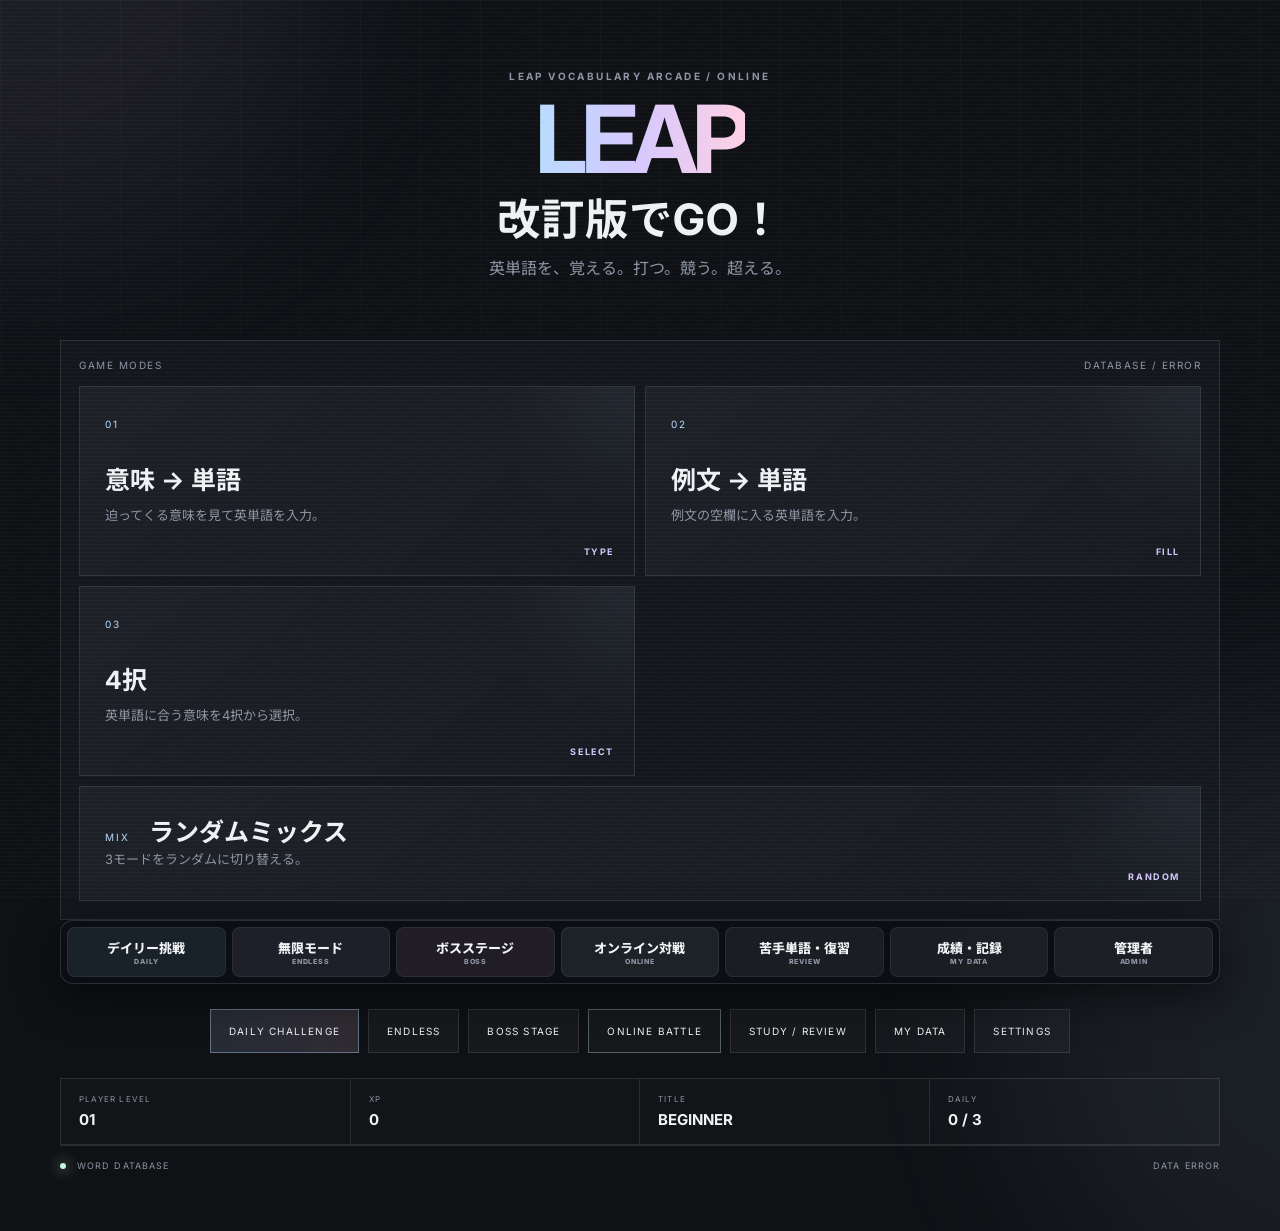
==== commit 5cebb44b: "Add files via upload" ====
--- a/index.html
+++ b/index.html
@@ -1 +1 @@
-<!doctype html><html lang="ja"><head><meta charset="utf-8"><meta name="viewport" content="width=device-width,initial-scale=1"><title>LEAP改訂版でGO！</title><link rel="stylesheet" href="css/style.css"></head><body class="home-page"><div class="bg-grid"></div><div class="noise"></div><div class="scanlines"></div><div class="orb orb1"></div><div class="orb orb2"></div><main class="home"><header class="hero"><p class="eyebrow">LEAP VOCABULARY ARCADE / ONLINE</p><h1><span>LEAP</span><b>改訂版でGO！</b></h1><p>英単語を、覚える。打つ。競う。超える。</p></header><section class="menu-panel"><div class="panel-head"><span>GAME MODES</span><span id="dbStatus">DATABASE / CONNECTING</span></div><div class="modes"><a href="game.html?mode=meaning" class="mode-card c1"><i>01</i><h2>意味 → 単語</h2><p>迫ってくる意味を見て英単語を入力。</p><strong>TYPE</strong></a><a href="game.html?mode=example" class="mode-card c2"><i>02</i><h2>例文 → 単語</h2><p>例文の空欄に入る英単語を入力。</p><strong>FILL</strong></a><a href="game.html?mode=choice" class="mode-card c3"><i>03</i><h2>4択</h2><p>英単語に合う意味を4択から選択。</p><strong>SELECT</strong></a><a href="game.html?mode=mix" class="mode-card mix"><i>MIX</i><h2>RANDOM MIX</h2><p>3モードをランダムに切り替える。</p><strong>RANDOM</strong></a></div></section><div class="home-actions"><a href="game.html?mode=daily" class="action primary">DAILY CHALLENGE</a><a href="game.html?mode=endless" class="action">ENDLESS</a><a href="game.html?mode=boss" class="action">BOSS STAGE</a><a href="online.html" class="action online-action">ONLINE BATTLE</a><a href="study.html" class="action">STUDY / REVIEW</a><a href="result.html" class="action">MY DATA</a><button id="settingsBtn" class="action">SETTINGS</button></div><section class="arcade-strip"><div><small>PLAYER LEVEL</small><b id="level">01</b></div><div><small>XP</small><b id="xp">0</b></div><div><small>TITLE</small><b id="title">BEGINNER</b></div><div><small>DAILY</small><b id="mission">0 / 3</b></div></section><footer><span><em></em> WORD DATABASE</span><span id="wordCount">CHECKING...</span></footer></main><div id="settingsModal" class="modal hidden"><div class="modal-box"><button class="close" id="closeSettings">×</button><p class="eyebrow">GAME SETTINGS</p><h2>SETTINGS</h2><label>SOUND <select id="soundSetting"><option value="on">ON</option><option value="off">OFF</option></select></label><label>ANIMATION <select id="motionSetting"><option value="high">HIGH</option><option value="low">LOW</option></select></label><label>QUESTION COUNT <select id="countSetting"><option>10</option><option>20</option><option>50</option></select></label><label>THEME <select id="themeSetting"><option value="dark">DARK</option><option value="aurora">AURORA</option><option value="cyber">CYBER</option><option value="night">NIGHT</option><option value="minimal">MINIMAL</option></select></label><button id="saveSettings" class="action primary">SAVE</button></div></div><script type="module" src="js/app.js"></script></body></html>+<!doctype html><html lang="ja"><head><meta charset="utf-8"><meta name="viewport" content="width=device-width,initial-scale=1"><title>LEAP改訂版でGO！</title><link rel="stylesheet" href="css/style.css"></head><body class="home-page"><div class="bg-grid"></div><div class="noise"></div><div class="scanlines"></div><div class="orb orb1"></div><div class="orb orb2"></div><main class="home"><header class="hero"><p class="eyebrow">LEAP VOCABULARY ARCADE / ONLINE</p><h1><span>LEAP</span><b>改訂版でGO！</b></h1><p>英単語を、覚える。打つ。競う。超える。</p></header><section class="menu-panel"><div class="panel-head"><span>GAME MODES</span><span id="dbStatus">DATABASE / CONNECTING</span></div><div class="modes"><a href="game.html?mode=meaning" class="mode-card c1"><i>01</i><h2>意味 → 単語</h2><p>迫ってくる意味を見て英単語を入力。</p><strong>TYPE</strong></a><a href="game.html?mode=example" class="mode-card c2"><i>02</i><h2>例文 → 単語</h2><p>例文の空欄に入る英単語を入力。</p><strong>FILL</strong></a><a href="game.html?mode=choice" class="mode-card c3"><i>03</i><h2>4択</h2><p>英単語に合う意味を4択から選択。</p><strong>SELECT</strong></a><a href="game.html?mode=mix" class="mode-card mix"><i>MIX</i><h2>ランダムミックス</h2><p>3モードをランダムに切り替える。</p><strong>RANDOM</strong></a></div></section><nav class="top-nav"><a href="game.html?mode=daily">デイリー挑戦<small>DAILY</small></a><a href="game.html?mode=endless">無限モード<small>ENDLESS</small></a><a href="game.html?mode=boss">ボスステージ<small>BOSS</small></a><a href="online.html">オンライン対戦<small>ONLINE</small></a><a href="study.html">苦手単語・復習<small>REVIEW</small></a><a href="result.html">成績・記録<small>MY DATA</small></a><a href="admin.html">管理者<small>ADMIN</small></a></nav><div class="home-actions"><a href="game.html?mode=daily" class="action primary">DAILY CHALLENGE</a><a href="game.html?mode=endless" class="action">ENDLESS</a><a href="game.html?mode=boss" class="action">BOSS STAGE</a><a href="online.html" class="action online-action">ONLINE BATTLE</a><a href="study.html" class="action">STUDY / REVIEW</a><a href="result.html" class="action">MY DATA</a><button id="settingsBtn" class="action">SETTINGS</button></div><section class="arcade-strip"><div><small>PLAYER LEVEL</small><b id="level">01</b></div><div><small>XP</small><b id="xp">0</b></div><div><small>TITLE</small><b id="title">BEGINNER</b></div><div><small>DAILY</small><b id="mission">0 / 3</b></div></section><footer><span><em></em> WORD DATABASE</span><span id="wordCount">CHECKING...</span></footer></main><div id="settingsModal" class="modal hidden"><div class="modal-box"><button class="close" id="closeSettings">×</button><p class="eyebrow">GAME SETTINGS</p><h2>SETTINGS</h2><label>SOUND <select id="soundSetting"><option value="on">ON</option><option value="off">OFF</option></select></label><label>ANIMATION <select id="motionSetting"><option value="high">HIGH</option><option value="low">LOW</option></select></label><label>QUESTION COUNT <select id="countSetting"><option>10</option><option>20</option><option>50</option></select></label><label>THEME <select id="themeSetting"><option value="dark">DARK</option><option value="aurora">AURORA</option><option value="cyber">CYBER</option><option value="night">NIGHT</option><option value="minimal">MINIMAL</option></select></label><button id="saveSettings" class="action primary">SAVE</button></div></div><script type="module" src="js/app.js"></script></body></html>
--- a/css/style.css
+++ b/css/style.css
@@ -1,2 +1,3 @@
 @import url('https://fonts.googleapis.com/css2?family=Inter:wght@400;500;600;700;800;900&family=Noto+Sans+JP:wght@400;500;700;900&display=swap');:root{--bg:#0f1115;--p:#171a20;--p2:#1c2027;--line:rgba(255,255,255,.105);--text:#f0f2f5;--muted:#8e96a5;--blue:#b9dcff;--lav:#d8c9ff;--mint:#c8f5e0;--pink:#ffd1e5;--yellow:#f5e7bb;--cyan:#c8eff4}*{box-sizing:border-box}html,body{margin:0;background:var(--bg);color:var(--text);font-family:Inter,'Noto Sans JP',sans-serif}body{min-height:100vh}.bg-grid{position:fixed;inset:0;pointer-events:none;background-image:linear-gradient(rgba(255,255,255,.025) 1px,transparent 1px),linear-gradient(90deg,rgba(255,255,255,.025) 1px,transparent 1px);background-size:60px 60px;mask-image:linear-gradient(to bottom,black,transparent)}.noise{position:fixed;inset:0;pointer-events:none;z-index:80;opacity:.035;background-image:url("data:image/svg+xml,%3Csvg xmlns='http://www.w3.org/2000/svg' width='180' height='180'%3E%3Cfilter id='n'%3E%3CfeTurbulence baseFrequency='.75' numOctaves='3'/%3E%3C/filter%3E%3Crect width='100%25' height='100%25' filter='url(%23n)'/%3E%3C/svg%3E")}.scanlines{position:fixed;inset:0;z-index:79;pointer-events:none;opacity:.045;background:repeating-linear-gradient(0deg,transparent 0 3px,#fff 4px)}.orb{position:fixed;border-radius:50%;filter:blur(100px);opacity:.07;pointer-events:none}.orb1{width:45vw;height:45vw;background:var(--lav);left:-20vw;top:-25vw}.orb2{width:50vw;height:50vw;background:var(--blue);right:-30vw;bottom:-35vw}a{text-decoration:none;color:inherit}button,input,select{font:inherit}.home,.content{width:min(1160px,92vw);margin:auto}.home{min-height:100vh;display:flex;flex-direction:column;justify-content:center;padding:60px 0}.hero{text-align:center;margin-bottom:45px}.eyebrow{font-size:10px;letter-spacing:.24em;color:var(--muted);font-weight:700}.hero h1{margin:15px 0;font-size:clamp(48px,8vw,94px);line-height:.9;letter-spacing:-.065em}.hero h1 span{background:linear-gradient(90deg,var(--blue),var(--lav),var(--pink));background-clip:text;-webkit-background-clip:text;color:transparent}.hero h1 b{display:block;font-size:.46em;letter-spacing:.02em;margin-top:18px}.hero p:last-child{color:var(--muted)}.menu-panel{border:1px solid var(--line);background:rgba(23,26,32,.78);backdrop-filter:blur(14px);padding:18px}.panel-head,.subhead,.dash-head{display:flex;justify-content:space-between;align-items:center;color:var(--muted);font-size:10px;letter-spacing:.15em}.modes{display:grid;grid-template-columns:repeat(2,1fr);gap:10px;margin-top:15px}.mode-card{position:relative;min-height:190px;padding:25px;border:1px solid var(--line);background:linear-gradient(140deg,rgba(255,255,255,.045),rgba(255,255,255,.012));overflow:hidden;transition:.35s}.mode-card:after{content:"";position:absolute;width:180px;height:180px;border-radius:50%;right:-100px;top:-100px;background:var(--blue);filter:blur(55px);opacity:.07}.mode-card:hover{transform:translateY(-5px);border-color:rgba(255,255,255,.25);box-shadow:0 20px 70px #0008}.mode-card i{font-style:normal;font-size:10px;color:var(--blue);letter-spacing:.18em}.mode-card h2{margin:28px 0 8px;font-size:25px}.mode-card p{margin:0;color:var(--muted);font-size:13px;line-height:1.7}.mode-card strong{position:absolute;right:20px;bottom:18px;font-size:9px;letter-spacing:.18em;color:var(--lav)}.mix{grid-column:1/-1;min-height:115px}.mix h2{display:inline;margin-left:20px}.home-actions{display:flex;justify-content:center;gap:9px;flex-wrap:wrap;margin:25px 0}.action{min-height:44px;display:inline-flex;align-items:center;justify-content:center;padding:0 18px;border:1px solid var(--line);background:rgba(255,255,255,.035);color:var(--text);cursor:pointer;font-size:10px;letter-spacing:.12em;transition:.25s}.action:hover{background:rgba(255,255,255,.09);border-color:#fff4}.action.primary{background:linear-gradient(90deg,#b9dcff22,#d8c9ff24,#ffd1e522);border-color:#b9dcff66}footer{border-top:1px solid var(--line);padding-top:14px;display:flex;justify-content:space-between;color:var(--muted);font-size:9px;letter-spacing:.12em}footer em{display:inline-block;width:6px;height:6px;border-radius:50%;background:var(--mint);box-shadow:0 0 14px var(--mint);margin-right:7px}.modal{position:fixed;inset:0;z-index:100;display:flex;align-items:center;justify-content:center;background:#06070acc;backdrop-filter:blur(12px)}.hidden{display:none!important}.modal-box{width:min(430px,90vw);padding:38px;background:var(--p);border:1px solid var(--line);box-shadow:0 30px 100px #000}.modal-box h2{font-size:45px;margin:10px 0 30px}.modal-box label{display:flex;justify-content:space-between;padding:16px 0;border-bottom:1px solid var(--line);font-size:11px;color:var(--muted)}select{background:#0d0f13;color:var(--text);border:1px solid var(--line);padding:7px 10px}.modal-box .action{width:100%;margin-top:20px}.close{position:absolute;margin-left:360px;margin-top:-25px;border:0;background:none;color:var(--muted);font-size:30px;cursor:pointer}.content{padding-bottom:70px}.subhead{height:78px;border-bottom:1px solid var(--line)}.logo{font-weight:800;letter-spacing:-.03em}.logo span{font-weight:500;color:var(--muted);margin-left:7px}.page-title{padding:65px 0 30px}.page-title h1{font-size:clamp(45px,7vw,78px);margin:10px 0;letter-spacing:-.06em}.page-title p:last-child{color:var(--muted)}.studybar{display:flex;gap:9px;margin-bottom:20px}.studybar input{flex:1;min-width:0;background:#0b0d11;border:1px solid var(--line);color:var(--text);padding:14px;outline:0}.cards{display:grid;grid-template-columns:repeat(2,1fr);gap:12px}.word-card{padding:23px;border:1px solid var(--line);background:var(--p)}.word-card h2{margin:0 0 8px}.meaning{color:var(--blue)}.example{line-height:1.7;margin-bottom:4px}.exm{color:var(--muted);font-size:13px}.point{margin-top:15px;padding:13px;border-left:2px solid var(--lav);background:#d8c9ff08;color:#ddd6ea;font-size:13px}.data-grid{display:grid;grid-template-columns:repeat(4,1fr);gap:10px}.data-grid>div{padding:25px;background:var(--p);border:1px solid var(--line)}.data-grid small{display:block;color:var(--muted);font-size:9px;letter-spacing:.13em}.data-grid b{font-size:34px;display:block;margin-top:12px}.dash{margin-top:45px;border:1px solid var(--line);padding:22px;background:var(--p)}.mastery-row{display:grid;grid-template-columns:150px 1fr 60px;gap:15px;align-items:center;padding:13px 0;border-bottom:1px solid var(--line);font-size:12px}.bar{height:5px;background:#ffffff0d}.bar span{display:block;height:100%;background:linear-gradient(90deg,var(--blue),var(--lav));box-shadow:0 0 15px #b9dcff44}.danger{margin-top:20px;background:#ff7f9b10;border:1px solid #ff9bb522;color:var(--pink);padding:12px 18px;cursor:pointer}@media(max-width:700px){.modes,.cards{grid-template-columns:1fr}.mix{grid-column:auto}.mix h2{display:block;margin:28px 0 8px}.data-grid{grid-template-columns:repeat(2,1fr)}.studybar{flex-wrap:wrap}.studybar input{flex-basis:100%}.home{padding:40px 0}.close{margin-left:75vw}}
 .arcade-strip{display:grid;grid-template-columns:repeat(4,1fr);border:1px solid var(--line);background:#ffffff03}.arcade-strip div{padding:15px 18px;border-right:1px solid var(--line)}.arcade-strip div:last-child{border:0}.arcade-strip small{display:block;color:var(--muted);font-size:8px;letter-spacing:.15em}.arcade-strip b{display:block;margin-top:6px;font-size:15px}.online-action{border-color:#c8f5e055;background:#c8f5e008}.online-grid{display:grid;grid-template-columns:1fr 1fr;gap:12px}.online-card{padding:32px;background:var(--p);border:1px solid var(--line)}.online-card h2{font-size:27px;margin:15px 0 8px}.online-card p{color:var(--muted);line-height:1.7;font-size:13px}.online-code{font-size:9px;letter-spacing:.2em;color:var(--mint)}.room-input{width:100%;padding:13px;background:#0b0d11;border:1px solid var(--line);color:var(--text);margin:8px 0 10px;outline:0;text-align:center;letter-spacing:.2em}.online-status,.room-info,.battle-lobby{margin-top:14px;padding:18px;border:1px solid var(--line);background:var(--p);font-size:11px;color:var(--muted)}.battle-lobby{text-align:center}.versus{display:grid;grid-template-columns:1fr 70px 1fr;align-items:center;gap:15px}.versus div{padding:18px;background:#ffffff04}.versus small{display:block;color:var(--muted);font-size:8px}.versus b{display:block;margin-top:6px}.versus strong{font-size:25px;color:var(--lav)}.online-note{font-size:11px;color:var(--muted);line-height:1.7;margin-top:20px}@media(max-width:700px){.arcade-strip{grid-template-columns:1fr 1fr}.arcade-strip div:nth-child(2){border-right:0}.online-grid{grid-template-columns:1fr}.versus{grid-template-columns:1fr 45px 1fr}}
+.top-nav{position:sticky;top:8px;z-index:60;display:grid;grid-template-columns:repeat(7,1fr);gap:6px;padding:6px;background:#0b0e14dd;border:1px solid #fff2;border-radius:13px;backdrop-filter:blur(18px);box-shadow:0 12px 40px #0008}.top-nav a{padding:10px 4px;text-align:center;border:1px solid #fff1;border-radius:8px;font-weight:800;font-size:13px;background:#fff1;transition:.2s}.top-nav a:nth-child(1){background:#a9d8ff18}.top-nav a:nth-child(2){background:#d8c8ff18}.top-nav a:nth-child(3){background:#ffb8d718}.top-nav a:nth-child(4){background:#b9f4df18}.top-nav small{display:block;font-size:7px;color:var(--muted);letter-spacing:.12em}.top-nav a:hover{transform:translateY(-3px);border-color:#fff5}@media(max-width:850px){.top-nav{grid-template-columns:repeat(4,1fr);position:relative}}@media(max-width:520px){.top-nav{grid-template-columns:repeat(2,1fr)}}
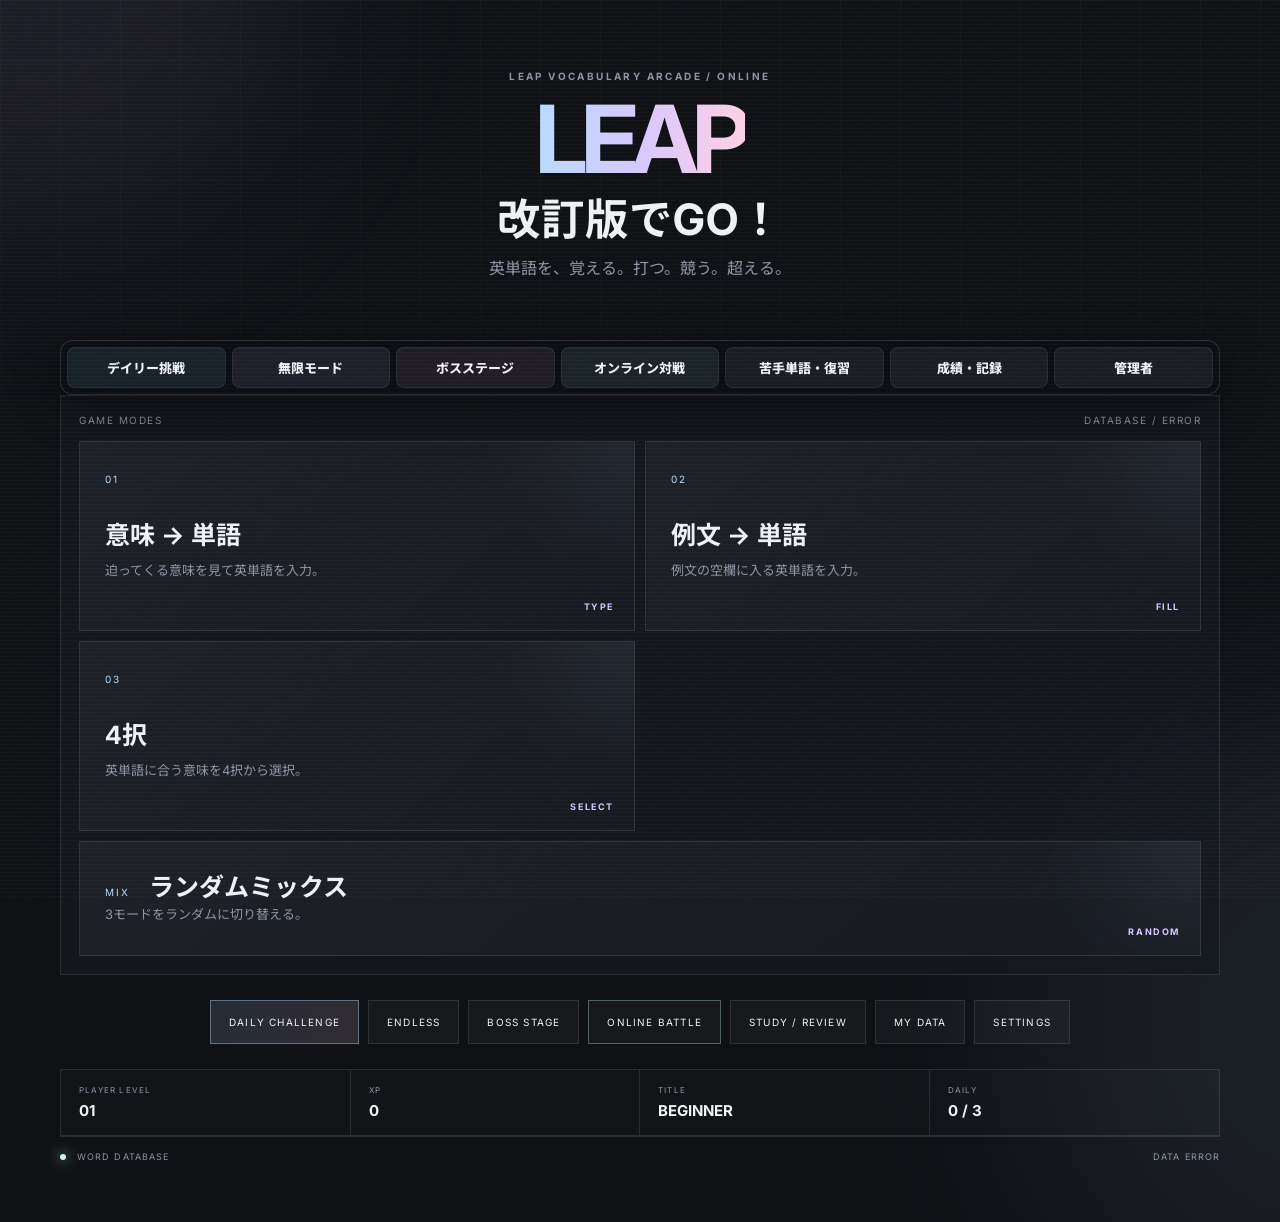
==== commit 2db0f835: "Add files via upload" ====
--- a/index.html
+++ b/index.html
@@ -1 +1 @@
-<!doctype html><html lang="ja"><head><meta charset="utf-8"><meta name="viewport" content="width=device-width,initial-scale=1"><title>LEAP改訂版でGO！</title><link rel="stylesheet" href="css/style.css"></head><body class="home-page"><div class="bg-grid"></div><div class="noise"></div><div class="scanlines"></div><div class="orb orb1"></div><div class="orb orb2"></div><main class="home"><header class="hero"><p class="eyebrow">LEAP VOCABULARY ARCADE / ONLINE</p><h1><span>LEAP</span><b>改訂版でGO！</b></h1><p>英単語を、覚える。打つ。競う。超える。</p></header><section class="menu-panel"><div class="panel-head"><span>GAME MODES</span><span id="dbStatus">DATABASE / CONNECTING</span></div><div class="modes"><a href="game.html?mode=meaning" class="mode-card c1"><i>01</i><h2>意味 → 単語</h2><p>迫ってくる意味を見て英単語を入力。</p><strong>TYPE</strong></a><a href="game.html?mode=example" class="mode-card c2"><i>02</i><h2>例文 → 単語</h2><p>例文の空欄に入る英単語を入力。</p><strong>FILL</strong></a><a href="game.html?mode=choice" class="mode-card c3"><i>03</i><h2>4択</h2><p>英単語に合う意味を4択から選択。</p><strong>SELECT</strong></a><a href="game.html?mode=mix" class="mode-card mix"><i>MIX</i><h2>ランダムミックス</h2><p>3モードをランダムに切り替える。</p><strong>RANDOM</strong></a></div></section><nav class="top-nav"><a href="game.html?mode=daily">デイリー挑戦<small>DAILY</small></a><a href="game.html?mode=endless">無限モード<small>ENDLESS</small></a><a href="game.html?mode=boss">ボスステージ<small>BOSS</small></a><a href="online.html">オンライン対戦<small>ONLINE</small></a><a href="study.html">苦手単語・復習<small>REVIEW</small></a><a href="result.html">成績・記録<small>MY DATA</small></a><a href="admin.html">管理者<small>ADMIN</small></a></nav><div class="home-actions"><a href="game.html?mode=daily" class="action primary">DAILY CHALLENGE</a><a href="game.html?mode=endless" class="action">ENDLESS</a><a href="game.html?mode=boss" class="action">BOSS STAGE</a><a href="online.html" class="action online-action">ONLINE BATTLE</a><a href="study.html" class="action">STUDY / REVIEW</a><a href="result.html" class="action">MY DATA</a><button id="settingsBtn" class="action">SETTINGS</button></div><section class="arcade-strip"><div><small>PLAYER LEVEL</small><b id="level">01</b></div><div><small>XP</small><b id="xp">0</b></div><div><small>TITLE</small><b id="title">BEGINNER</b></div><div><small>DAILY</small><b id="mission">0 / 3</b></div></section><footer><span><em></em> WORD DATABASE</span><span id="wordCount">CHECKING...</span></footer></main><div id="settingsModal" class="modal hidden"><div class="modal-box"><button class="close" id="closeSettings">×</button><p class="eyebrow">GAME SETTINGS</p><h2>SETTINGS</h2><label>SOUND <select id="soundSetting"><option value="on">ON</option><option value="off">OFF</option></select></label><label>ANIMATION <select id="motionSetting"><option value="high">HIGH</option><option value="low">LOW</option></select></label><label>QUESTION COUNT <select id="countSetting"><option>10</option><option>20</option><option>50</option></select></label><label>THEME <select id="themeSetting"><option value="dark">DARK</option><option value="aurora">AURORA</option><option value="cyber">CYBER</option><option value="night">NIGHT</option><option value="minimal">MINIMAL</option></select></label><button id="saveSettings" class="action primary">SAVE</button></div></div><script type="module" src="js/app.js"></script></body></html>+<!doctype html><html lang="ja"><head><meta charset="utf-8"><meta name="viewport" content="width=device-width,initial-scale=1"><title>LEAP改訂版でGO！</title><link rel="stylesheet" href="css/style.css"></head><body class="home-page"><div class="bg-grid"></div><div class="noise"></div><div class="scanlines"></div><div class="orb orb1"></div><div class="orb orb2"></div><main class="home"><header class="hero"><p class="eyebrow">LEAP VOCABULARY ARCADE / ONLINE</p><h1><span>LEAP</span><b>改訂版でGO！</b></h1><p>英単語を、覚える。打つ。競う。超える。</p></header><nav class="top-nav"><a href="game.html?mode=daily">デイリー挑戦</a><a href="game.html?mode=endless">無限モード</a><a href="game.html?mode=boss">ボスステージ</a><a href="online.html">オンライン対戦</a><a href="study.html">苦手単語・復習</a><a href="result.html">成績・記録</a><a href="admin.html">管理者</a></nav><section class="menu-panel"><div class="panel-head"><span>GAME MODES</span><span id="dbStatus">DATABASE / CONNECTING</span></div><div class="modes"><a href="game.html?mode=meaning" class="mode-card c1"><i>01</i><h2>意味 → 単語</h2><p>迫ってくる意味を見て英単語を入力。</p><strong>TYPE</strong></a><a href="game.html?mode=example" class="mode-card c2"><i>02</i><h2>例文 → 単語</h2><p>例文の空欄に入る英単語を入力。</p><strong>FILL</strong></a><a href="game.html?mode=choice" class="mode-card c3"><i>03</i><h2>4択</h2><p>英単語に合う意味を4択から選択。</p><strong>SELECT</strong></a><a href="game.html?mode=mix" class="mode-card mix"><i>MIX</i><h2>ランダムミックス</h2><p>3モードをランダムに切り替える。</p><strong>RANDOM</strong></a></div></section><div class="home-actions"><a href="game.html?mode=daily" class="action primary">DAILY CHALLENGE</a><a href="game.html?mode=endless" class="action">ENDLESS</a><a href="game.html?mode=boss" class="action">BOSS STAGE</a><a href="online.html" class="action online-action">ONLINE BATTLE</a><a href="study.html" class="action">STUDY / REVIEW</a><a href="result.html" class="action">MY DATA</a><button id="settingsBtn" class="action">SETTINGS</button></div><section class="arcade-strip"><div><small>PLAYER LEVEL</small><b id="level">01</b></div><div><small>XP</small><b id="xp">0</b></div><div><small>TITLE</small><b id="title">BEGINNER</b></div><div><small>DAILY</small><b id="mission">0 / 3</b></div></section><footer><span><em></em> WORD DATABASE</span><span id="wordCount">CHECKING...</span></footer></main><div id="settingsModal" class="modal hidden"><div class="modal-box"><button class="close" id="closeSettings">×</button><p class="eyebrow">GAME SETTINGS</p><h2>SETTINGS</h2><label>SOUND <select id="soundSetting"><option value="on">ON</option><option value="off">OFF</option></select></label><label>ANIMATION <select id="motionSetting"><option value="high">HIGH</option><option value="low">LOW</option></select></label><label>QUESTION COUNT <select id="countSetting"><option>10</option><option>20</option><option>50</option></select></label><label>THEME <select id="themeSetting"><option value="dark">DARK</option><option value="aurora">AURORA</option><option value="cyber">CYBER</option><option value="night">NIGHT</option><option value="minimal">MINIMAL</option></select></label><button id="saveSettings" class="action primary">SAVE</button></div></div><script type="module" src="js/app.js"></script></body></html>
